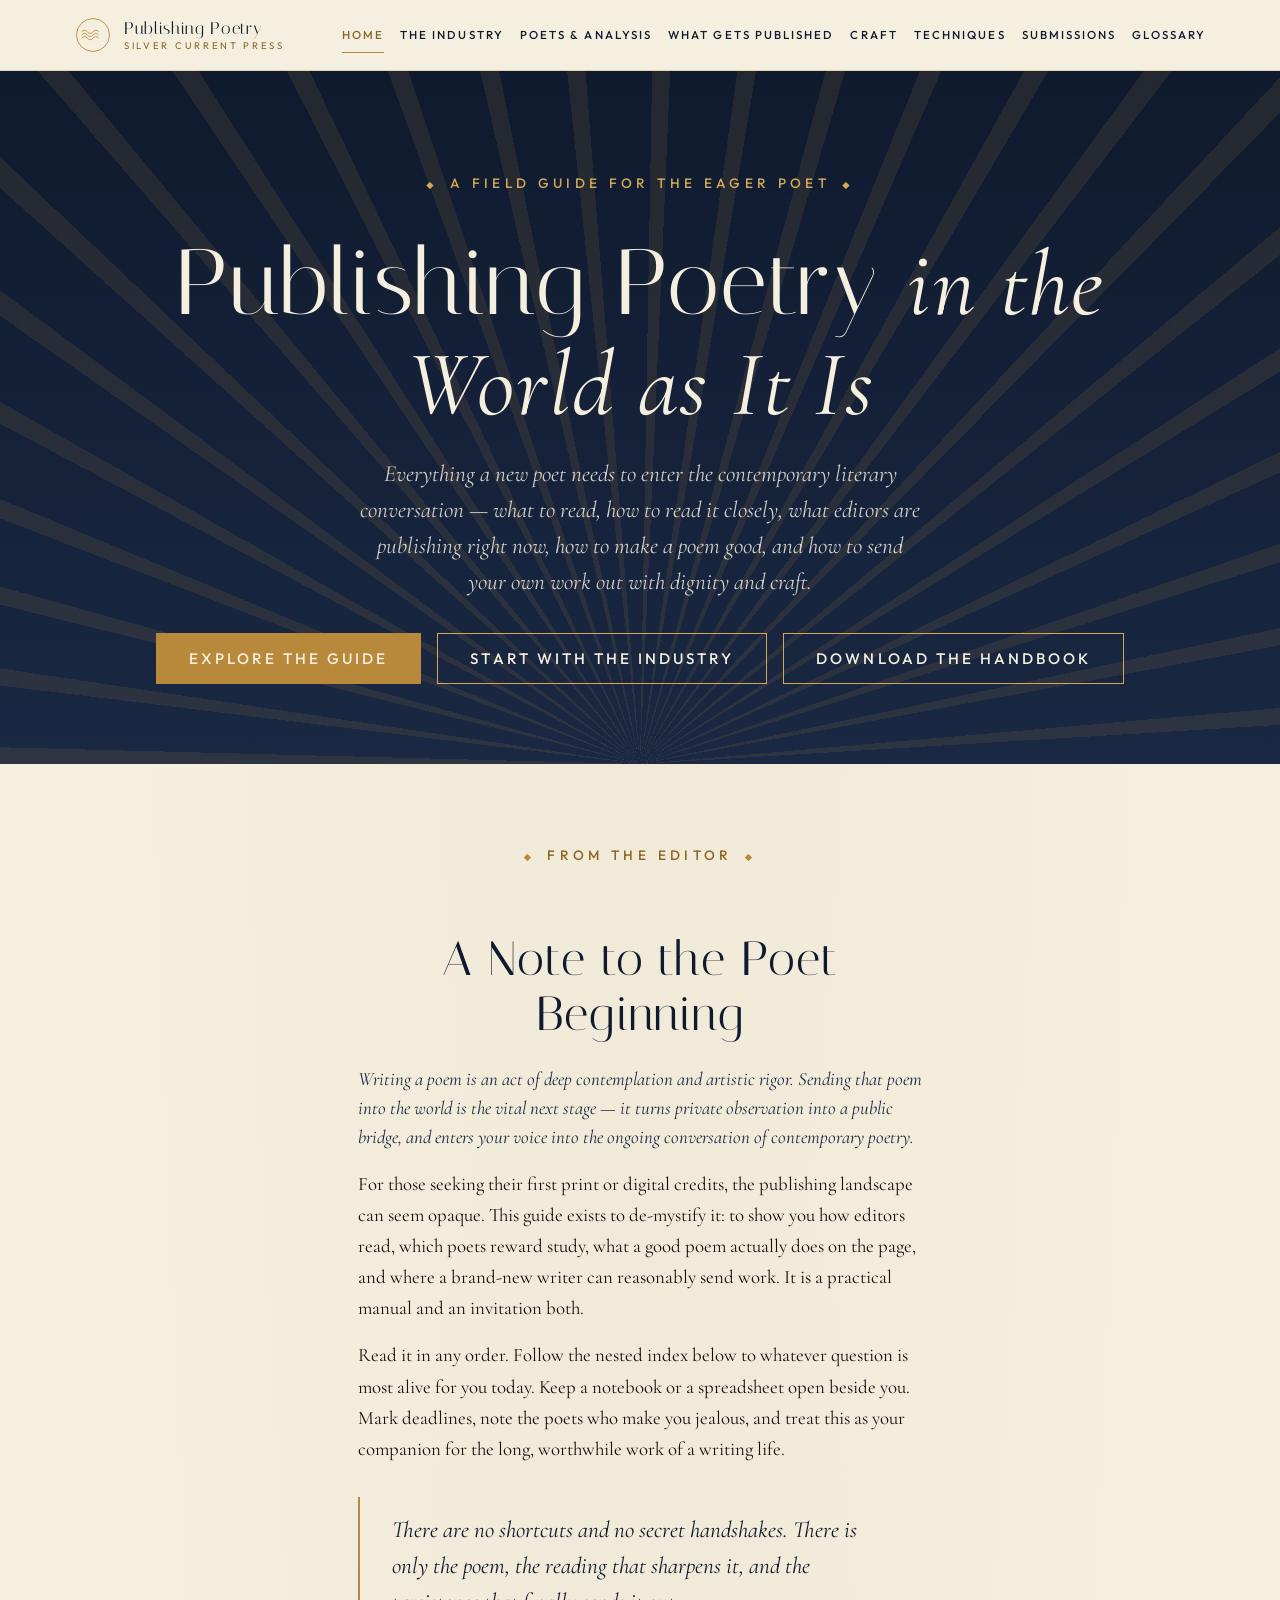
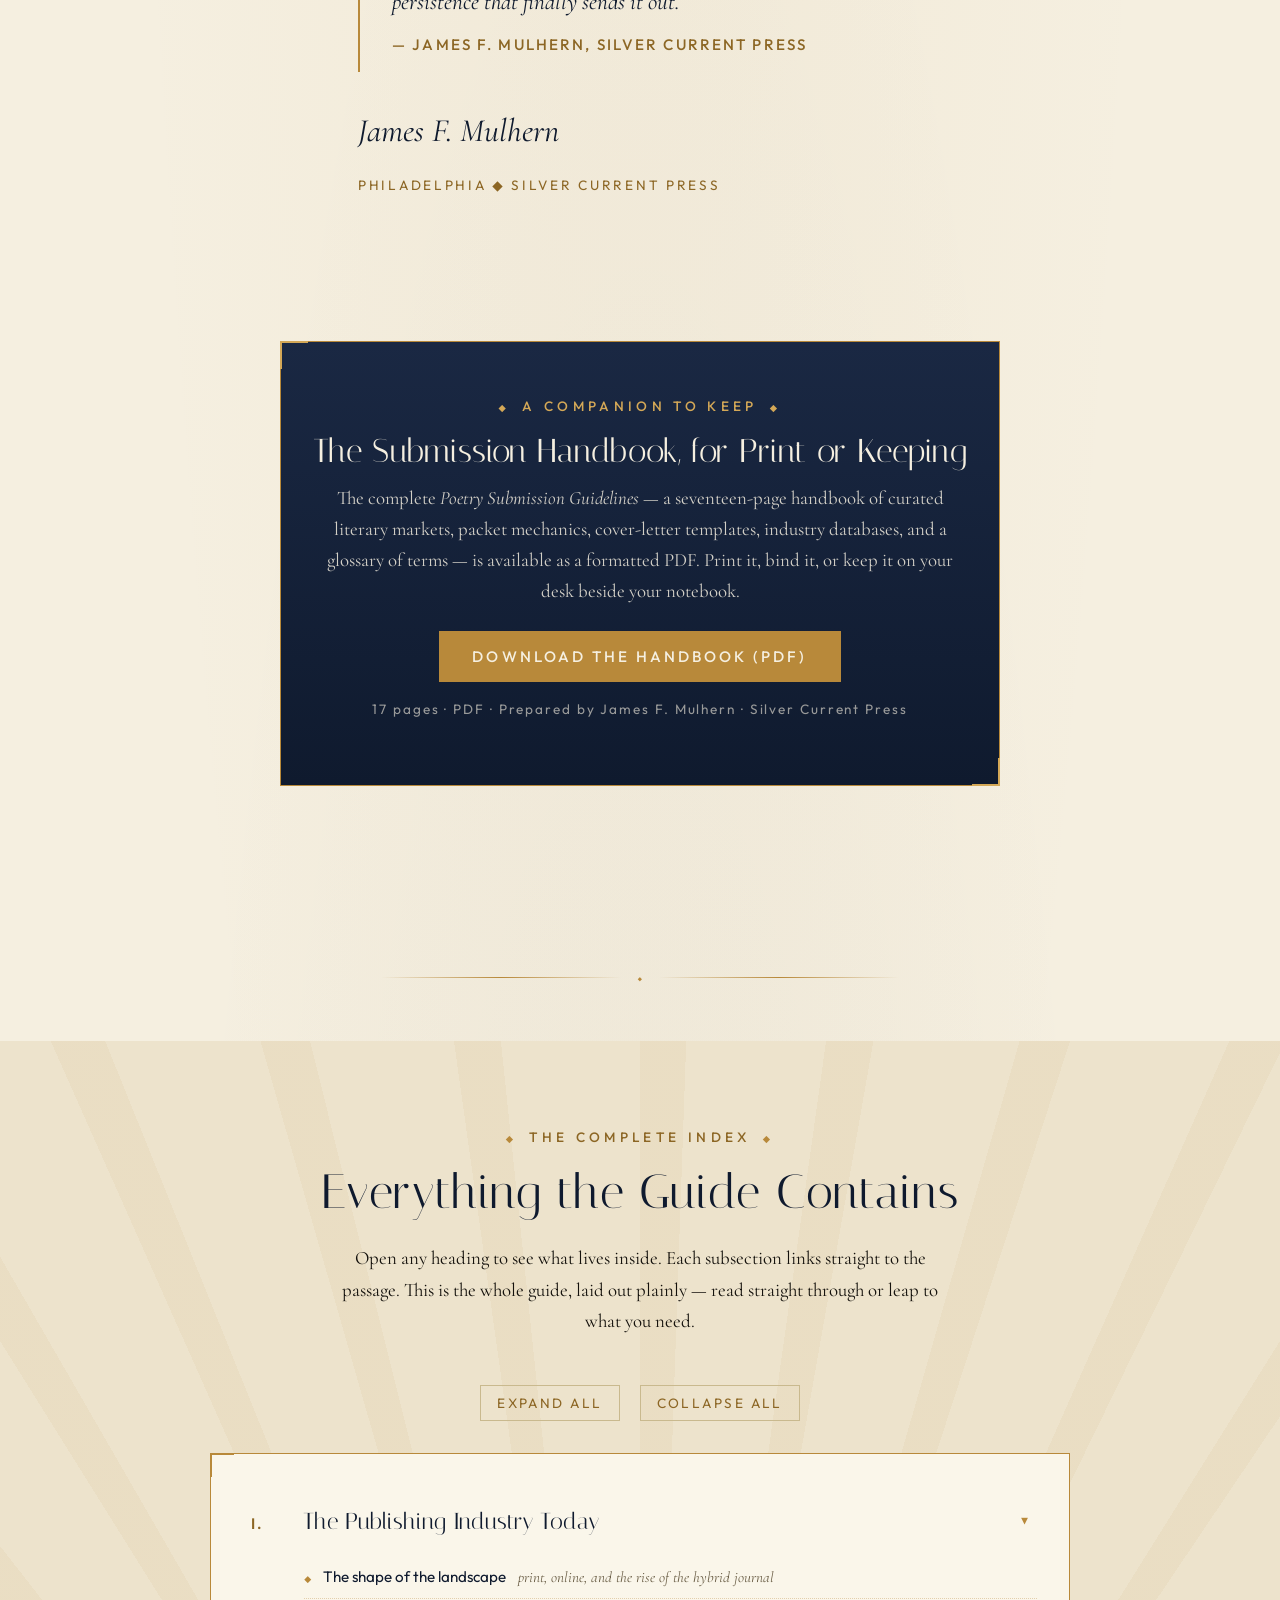
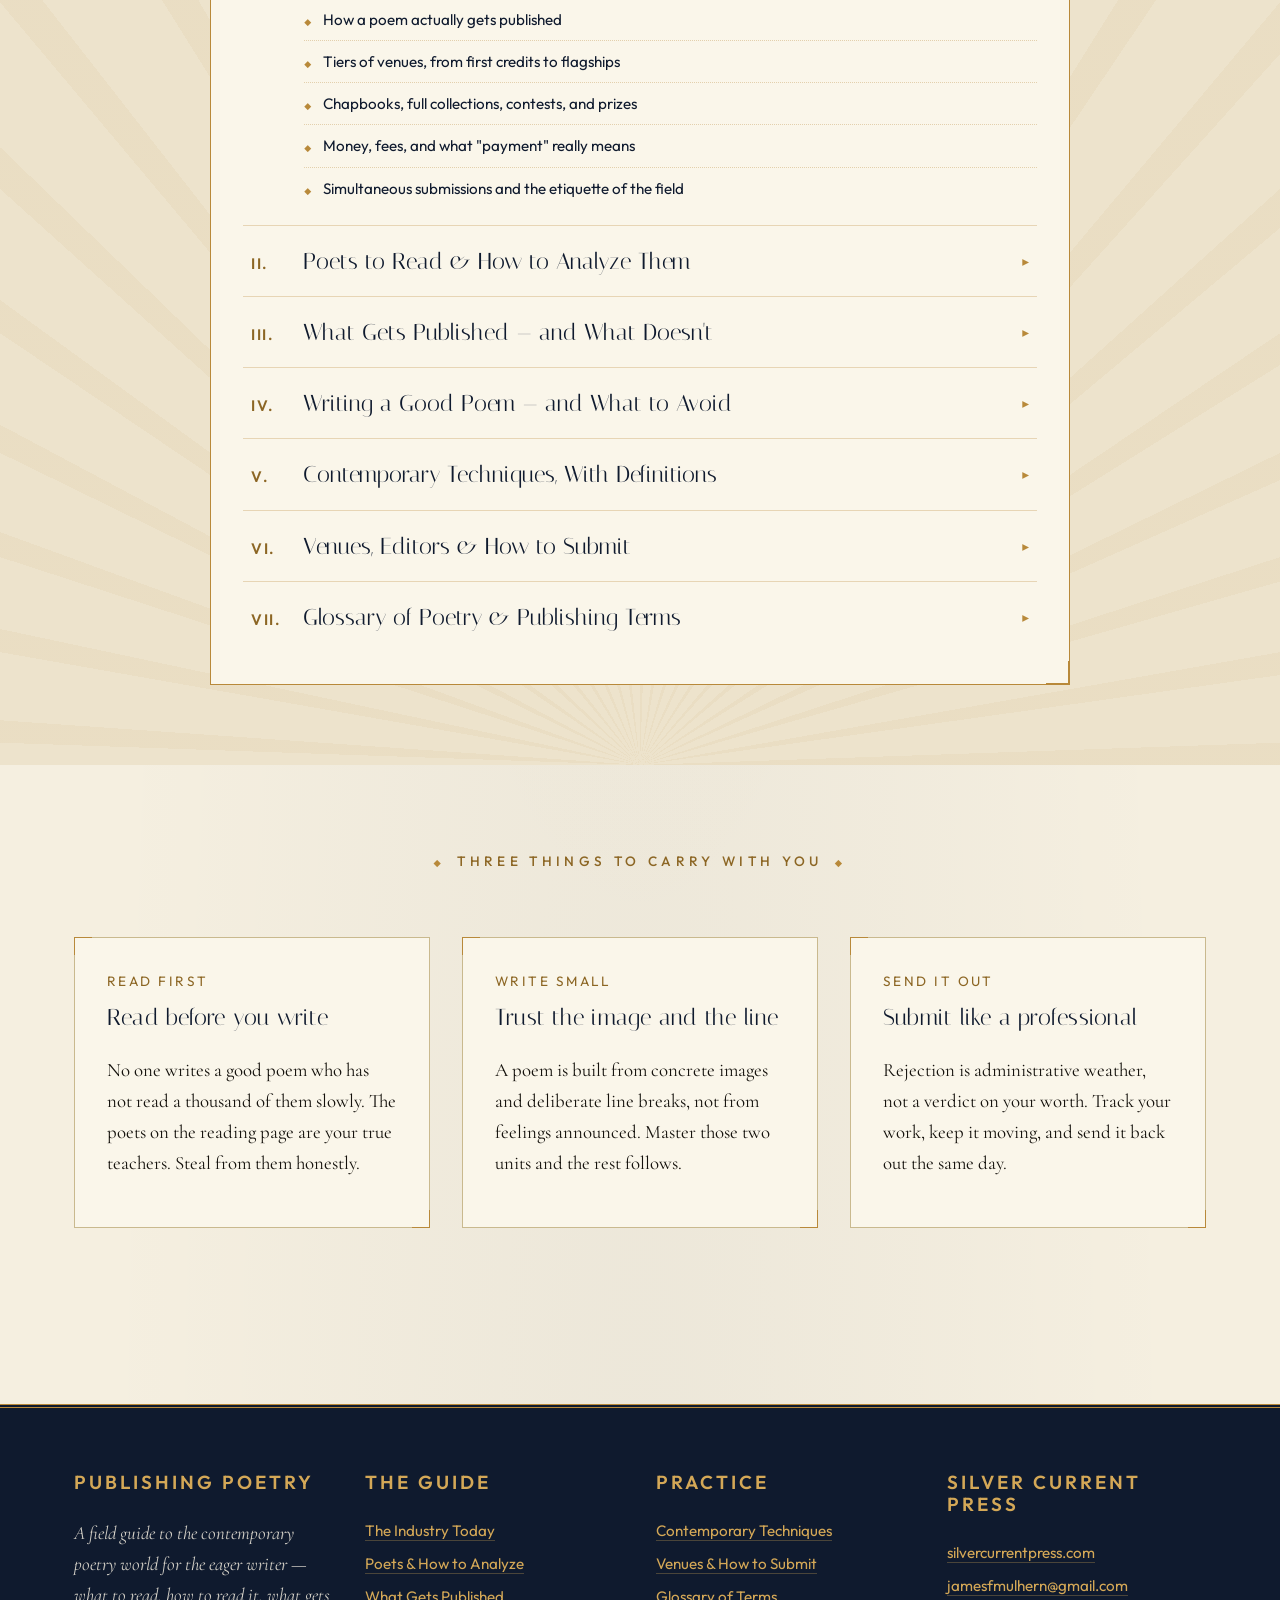
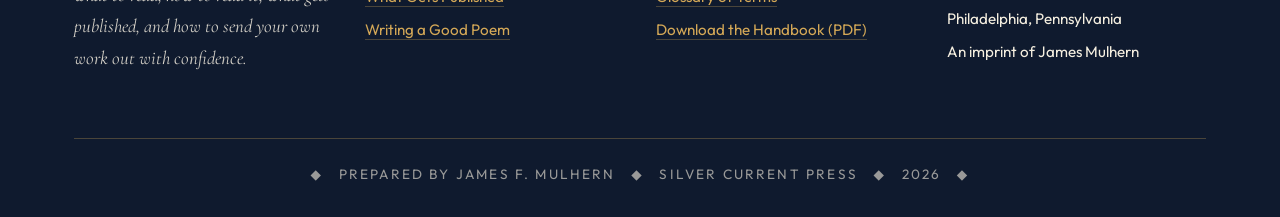
==== index.html @ 5dda773b "Publishing Poetry — Silver Current Press field guide site" ====
<!doctype html>
<html lang="en">
<head>
  <meta charset="utf-8">
  <meta name="viewport" content="width=device-width, initial-scale=1">
  <title>Publishing Poetry — A Field Guide for the Contemporary Poet · Silver Current Press</title>
  <meta name="description" content="Everything a new poet needs to know about the publishing industry today: poets to read and study, how to analyze poems, what gets published, how to write a good poem and what to avoid, contemporary techniques with definitions and examples, and how to submit to venues and editors. From Silver Current Press.">
  <link rel="preconnect" href="https://fonts.googleapis.com">
  <link rel="preconnect" href="https://fonts.gstatic.com" crossorigin>
  <link href="https://fonts.googleapis.com/css2?family=Cormorant+Garamond:ital,wght@0,400;0,500;0,600;1,400;1,500&family=Italiana&family=Outfit:wght@300;400;500;600&display=swap" rel="stylesheet">
  <link rel="stylesheet" href="css/styles.css">
</head>
<body>
  <div id="site-header"></div>

  <section class="hero">
    <div class="container">
      <span class="eyebrow">A Field Guide for the Eager Poet</span>
      <h1>Publishing Poetry <span style="font-family: var(--display); font-style: italic; font-weight: 400;">in the World as It Is</span></h1>
      <p class="lede">Everything a new poet needs to enter the contemporary literary conversation — what to read, how to read it closely, what editors are publishing right now, how to make a poem good, and how to send your own work out with dignity and craft.</p>
      <div style="margin-top: var(--space-8); display:flex; gap: var(--space-4); justify-content:center; flex-wrap: wrap;">
        <a class="btn btn--gold" href="#course-index">Explore the Guide</a>
        <a class="btn btn--ghost-light" href="industry.html">Start with the Industry</a>
        <a class="btn btn--ghost-light" href="downloads/Poetry_Submission_Guidelines_Silver_Current_Press.pdf">Download the Handbook</a>
      </div>
    </div>
  </section>

  <section id="letter">
    <div class="container prose">
      <span class="eyebrow center" style="display:block;">From the Editor</span>
      <h2 class="center">A Note to the Poet Beginning</h2>
      <p class="lede">Writing a poem is an act of deep contemplation and artistic rigor. Sending that poem into the world is the vital next stage — it turns private observation into a public bridge, and enters your voice into the ongoing conversation of contemporary poetry.</p>
      <p>For those seeking their first print or digital credits, the publishing landscape can seem opaque. This guide exists to de-mystify it: to show you how editors read, which poets reward study, what a good poem actually does on the page, and where a brand-new writer can reasonably send work. It is a practical manual and an invitation both.</p>
      <p>Read it in any order. Follow the nested index below to whatever question is most alive for you today. Keep a notebook or a spreadsheet open beside you. Mark deadlines, note the poets who make you jealous, and treat this as your companion for the long, worthwhile work of a writing life.</p>
      <blockquote>
        There are no shortcuts and no secret handshakes. There is only the poem, the reading that sharpens it, and the persistence that finally sends it out.
        <cite>— James F. Mulhern, Silver Current Press</cite>
      </blockquote>
      <p style="font-family: var(--display); font-style: italic; font-size: var(--text-xl); color: var(--midnight); margin-top: var(--space-6);">James F. Mulhern</p>
      <p style="font-family: var(--ui); font-size: var(--text-xs); letter-spacing: 0.2em; text-transform: uppercase; color: var(--gold-deep);">Philadelphia ◆ Silver Current Press</p>
    </div>
  </section>

  <section style="padding-top: 0;">
    <div class="container">
      <div class="download-panel">
        <span class="eyebrow">A Companion to Keep</span>
        <h3>The Submission Handbook, for Print or Keeping</h3>
        <p>The complete <em>Poetry Submission Guidelines</em> — a seventeen-page handbook of curated literary markets, packet mechanics, cover-letter templates, industry databases, and a glossary of terms — is available as a formatted PDF. Print it, bind it, or keep it on your desk beside your notebook.</p>
        <div style="margin-top: var(--space-6);">
          <a class="btn btn--gold" href="downloads/Poetry_Submission_Guidelines_Silver_Current_Press.pdf" download>Download the Handbook (PDF)</a>
        </div>
        <p style="margin-top: var(--space-4); font-size: var(--text-xs); font-family: var(--ui); letter-spacing: 0.14em; color: rgba(245,239,224,0.6);">17 pages · PDF · Prepared by James F. Mulhern · Silver Current Press</p>
      </div>
    </div>
  </section>

  <div class="deco-rule"><span class="diamond">◆</span></div>

  <section id="course-index" class="sunburst-bg anchor-h" style="background: var(--parchment);">
    <div class="container">
      <div class="center" style="margin-bottom: var(--space-12);">
        <span class="eyebrow">The Complete Index</span>
        <h2>Everything the Guide Contains</h2>
        <p class="prose" style="margin: 0 auto;">Open any heading to see what lives inside. Each subsection links straight to the passage. This is the whole guide, laid out plainly — read straight through or leap to what you need.</p>
      </div>

      <div class="toc-controls">
        <button id="toc-expand" type="button">Expand All</button>
        <button id="toc-collapse" type="button">Collapse All</button>
      </div>

      <div class="toc-master">
        <ol class="toc-list">

          <li>
            <details class="toc-item" open>
              <summary><span class="sec-num"></span><span class="sec-title">The Publishing Industry Today</span><span class="sec-toggle"></span></summary>
              <ul class="toc-sub">
                <li><span class="dot">◆</span><a href="industry.html#landscape">The shape of the landscape</a><span class="sub-note">print, online, and the rise of the hybrid journal</span></li>
                <li><span class="dot">◆</span><a href="industry.html#how-it-works">How a poem actually gets published</a></li>
                <li><span class="dot">◆</span><a href="industry.html#tiers">Tiers of venues, from first credits to flagships</a></li>
                <li><span class="dot">◆</span><a href="industry.html#books">Chapbooks, full collections, contests, and prizes</a></li>
                <li><span class="dot">◆</span><a href="industry.html#money">Money, fees, and what "payment" really means</a></li>
                <li><span class="dot">◆</span><a href="industry.html#ethics">Simultaneous submissions and the etiquette of the field</a></li>
              </ul>
            </details>
          </li>

          <li>
            <details class="toc-item">
              <summary><span class="sec-num"></span><span class="sec-title">Poets to Read &amp; How to Analyze Them</span><span class="sec-toggle"></span></summary>
              <ul class="toc-sub">
                <li><span class="dot">◆</span><a href="reading.html#why">Why reading is the first act of writing</a></li>
                <li><span class="dot">◆</span><a href="reading.html#foundational">Foundational poets every writer should study</a></li>
                <li><span class="dot">◆</span><a href="reading.html#contemporary">Contemporary poets shaping the field now</a></li>
                <li><span class="dot">◆</span><a href="reading.html#method">A method for analyzing any poem as a model</a></li>
                <li><span class="dot">◆</span><a href="reading.html#worked">A worked example, line by line</a></li>
                <li><span class="dot">◆</span><a href="reading.html#build">Building your own study practice</a></li>
              </ul>
            </details>
          </li>

          <li>
            <details class="toc-item">
              <summary><span class="sec-num"></span><span class="sec-title">What Gets Published — and What Doesn't</span><span class="sec-toggle"></span></summary>
              <ul class="toc-sub">
                <li><span class="dot">◆</span><a href="trends.html#most">Poem types most published today, with examples</a></li>
                <li><span class="dot">◆</span><a href="trends.html#lyric">The lyric free-verse poem</a></li>
                <li><span class="dot">◆</span><a href="trends.html#persona">Persona, documentary, and hybrid forms</a></li>
                <li><span class="dot">◆</span><a href="trends.html#least">Poem types least published today</a></li>
                <li><span class="dot">◆</span><a href="trends.html#why-trends">Why the pendulum swings — reading trends wisely</a></li>
              </ul>
            </details>
          </li>

          <li>
            <details class="toc-item">
              <summary><span class="sec-num"></span><span class="sec-title">Writing a Good Poem — and What to Avoid</span><span class="sec-toggle"></span></summary>
              <ul class="toc-sub">
                <li><span class="dot">◆</span><a href="craft.html#good">What a good poem actually does</a></li>
                <li><span class="dot">◆</span><a href="craft.html#image">On the image — the poem's fundamental unit</a></li>
                <li><span class="dot">◆</span><a href="craft.html#line">On the line — where poetry becomes poetry</a></li>
                <li><span class="dot">◆</span><a href="craft.html#avoid">What to avoid — the common failures</a></li>
                <li><span class="dot">◆</span><a href="craft.html#revise">How to revise toward the finished poem</a></li>
                <li><span class="dot">◆</span><a href="craft.html#recommend">Recommendations for writing a poem well</a></li>
              </ul>
            </details>
          </li>

          <li>
            <details class="toc-item">
              <summary><span class="sec-num"></span><span class="sec-title">Contemporary Techniques, With Definitions</span><span class="sec-toggle"></span></summary>
              <ul class="toc-sub">
                <li><span class="dot">◆</span><a href="techniques.html#sound">Sound &amp; music — the ear's techniques</a></li>
                <li><span class="dot">◆</span><a href="techniques.html#line-tech">The line &amp; the page — spatial techniques</a></li>
                <li><span class="dot">◆</span><a href="techniques.html#figure">Figure &amp; image — techniques of comparison</a></li>
                <li><span class="dot">◆</span><a href="techniques.html#structure">Structure &amp; movement — techniques of shape</a></li>
                <li><span class="dot">◆</span><a href="techniques.html#voice">Voice &amp; address — techniques of the speaker</a></li>
                <li><span class="dot">◆</span><a href="techniques.html#most-used">Techniques most used in contemporary poems</a></li>
              </ul>
            </details>
          </li>

          <li>
            <details class="toc-item">
              <summary><span class="sec-num"></span><span class="sec-title">Venues, Editors &amp; How to Submit</span><span class="sec-toggle"></span></summary>
              <ul class="toc-sub">
                <li><span class="dot">◆</span><a href="submissions.html#markets">Curated literary markets &amp; their editors</a></li>
                <li><span class="dot">◆</span><a href="submissions.html#compare">Quick market comparison table</a></li>
                <li><span class="dot">◆</span><a href="submissions.html#packet">The mechanics of preparing your packet</a></li>
                <li><span class="dot">◆</span><a href="submissions.html#cover">The professional cover letter &amp; bio</a></li>
                <li><span class="dot">◆</span><a href="submissions.html#databases">Industry resources &amp; databases</a></li>
                <li><span class="dot">◆</span><a href="submissions.html#journey">Managing the writer's journey</a></li>
              </ul>
            </details>
          </li>

          <li>
            <details class="toc-item">
              <summary><span class="sec-num"></span><span class="sec-title">Glossary of Poetry &amp; Publishing Terms</span><span class="sec-toggle"></span></summary>
              <ul class="toc-sub">
                <li><span class="dot">◆</span><a href="glossary.html#craft-terms">Craft terms — image, line, enjambment, volta</a></li>
                <li><span class="dot">◆</span><a href="glossary.html#form-terms">Form terms — free verse, stanza, sonnet, ghazal</a></li>
                <li><span class="dot">◆</span><a href="glossary.html#pub-terms">Publishing terms — blind review, masthead, contributor copy</a></li>
              </ul>
            </details>
          </li>

        </ol>
      </div>
    </div>
  </section>

  <section>
    <div class="container">
      <div class="center" style="margin-bottom: var(--space-12);">
        <span class="eyebrow">Three Things to Carry With You</span>
      </div>
      <div class="cards">
        <div class="card">
          <p class="meta">Read First</p>
          <h3>Read before you write</h3>
          <p>No one writes a good poem who has not read a thousand of them slowly. The poets on the reading page are your true teachers. Steal from them honestly.</p>
        </div>
        <div class="card">
          <p class="meta">Write Small</p>
          <h3>Trust the image and the line</h3>
          <p>A poem is built from concrete images and deliberate line breaks, not from feelings announced. Master those two units and the rest follows.</p>
        </div>
        <div class="card">
          <p class="meta">Send It Out</p>
          <h3>Submit like a professional</h3>
          <p>Rejection is administrative weather, not a verdict on your worth. Track your work, keep it moving, and send it back out the same day.</p>
        </div>
      </div>
    </div>
  </section>

  <div id="site-footer"></div>
  <script src="js/site.js"></script>
</body>
</html>
---- css/styles.css ----
/* =====================================================================
   THE ART OF TELLING — COMPANION SITE
   Art Deco aesthetic: ivory, midnight, antique gold, oxblood
   ===================================================================== */

:root {
  --ivory:        #F5EFE0;
  --ivory-soft:   #FAF6EA;
  --parchment:    #EDE3CC;
  --midnight:     #0F1A2E;
  --midnight-2:   #1A2843;
  --ink:          #14110C;
  --gold:         #B8893A;
  --gold-bright:  #D4A857;
  --gold-deep:    #8C6624;
  --oxblood:      #6B1F2A;
  --rose:         #C68A86;
  --muted:        #6B5F47;
  --line:         #C9B98E;

  --display: 'Cormorant Garamond', 'Playfair Display', Georgia, serif;
  --headline: 'Italiana', 'Cormorant Garamond', Georgia, serif;
  --body: 'Cormorant Garamond', Georgia, 'Times New Roman', serif;
  --ui: 'Outfit', 'Futura', 'Trebuchet MS', system-ui, sans-serif;
  --label: 'Outfit', 'Futura', sans-serif;

  --text-xs: clamp(0.75rem, 0.7rem + 0.2vw, 0.85rem);
  --text-sm: clamp(0.875rem, 0.82rem + 0.2vw, 0.95rem);
  --text-base: clamp(1.05rem, 1rem + 0.3vw, 1.18rem);
  --text-lg: clamp(1.25rem, 1.1rem + 0.5vw, 1.45rem);
  --text-xl: clamp(1.6rem, 1.4rem + 0.8vw, 2.1rem);
  --text-2xl: clamp(2.2rem, 1.8rem + 1.5vw, 3.2rem);
  --text-3xl: clamp(3rem, 2.4rem + 2.5vw, 4.8rem);
  --text-hero: clamp(3.5rem, 2.6rem + 4vw, 6.8rem);

  --space-1: 0.25rem; --space-2: 0.5rem; --space-3: 0.75rem;
  --space-4: 1rem; --space-6: 1.5rem; --space-8: 2rem;
  --space-12: 3rem; --space-16: 4rem; --space-20: 5rem;
  --space-24: 6rem; --space-32: 8rem;

  --maxw-prose: 68ch;
  --maxw-wide: 1180px;
  --maxw-narrow: 780px;
}

*, *::before, *::after { box-sizing: border-box; }
html { scroll-behavior: smooth; -webkit-text-size-adjust: 100%; }
body {
  margin: 0;
  font-family: var(--body);
  font-size: var(--text-base);
  line-height: 1.65;
  color: var(--ink);
  background: var(--ivory);
  background-image:
    radial-gradient(ellipse at top, rgba(184,137,58,0.06), transparent 60%),
    radial-gradient(ellipse at bottom, rgba(15,26,46,0.04), transparent 60%);
  font-feature-settings: "kern" 1, "liga" 1, "onum" 1;
  -webkit-font-smoothing: antialiased;
}
img { max-width: 100%; display: block; }
a { color: var(--oxblood); text-decoration: none; border-bottom: 1px solid rgba(107,31,42,0.3); transition: all .25s ease; }
a:hover { color: var(--gold-deep); border-bottom-color: var(--gold); }
::selection { background: var(--gold); color: var(--ivory); }

h1, h2, h3, h4, h5 {
  font-family: var(--headline);
  font-weight: 400;
  line-height: 1.15;
  margin: 0 0 var(--space-6);
  color: var(--midnight);
  letter-spacing: 0.01em;
}
h1 { font-size: var(--text-3xl); }
h2 { font-size: var(--text-2xl); letter-spacing: 0.02em; }
h3 { font-size: var(--text-xl); font-family: var(--display); font-style: italic; font-weight: 500; }
h4 { font-size: var(--text-lg); font-family: var(--ui); font-weight: 500; letter-spacing: 0.12em; text-transform: uppercase; color: var(--gold-deep); }
h5 { font-size: var(--text-base); font-family: var(--ui); font-weight: 600; letter-spacing: 0.16em; text-transform: uppercase; color: var(--gold-deep); }
p { margin: 0 0 var(--space-4); }

.lede { font-size: var(--text-lg); font-style: italic; color: var(--midnight-2); line-height: 1.55; }

blockquote {
  margin: var(--space-8) 0;
  padding: var(--space-4) var(--space-8);
  border-left: 2px solid var(--gold);
  font-family: var(--display);
  font-style: italic;
  font-size: var(--text-lg);
  color: var(--midnight);
  line-height: 1.55;
}
blockquote cite { display: block; margin-top: var(--space-3); font-family: var(--ui); font-style: normal; font-size: var(--text-sm); letter-spacing: 0.14em; text-transform: uppercase; color: var(--gold-deep); font-weight: 500; }

.eyebrow {
  font-family: var(--ui);
  font-size: var(--text-xs);
  letter-spacing: 0.32em;
  text-transform: uppercase;
  font-weight: 500;
  color: var(--gold-deep);
  margin-bottom: var(--space-4);
  display: inline-block;
}
.eyebrow::before, .eyebrow::after {
  content: "◆";
  margin: 0 var(--space-3);
  color: var(--gold);
  font-size: 0.7em;
  vertical-align: middle;
}

.container { width: 100%; max-width: var(--maxw-wide); margin: 0 auto; padding: 0 var(--space-6); }
.narrow { max-width: var(--maxw-narrow); margin-left: auto; margin-right: auto; }
.prose { max-width: var(--maxw-prose); margin-left: auto; margin-right: auto; }
.prose p, .prose li { font-size: var(--text-base); }
.prose h2 { margin-top: var(--space-16); }
.prose h3 { margin-top: var(--space-12); }
.prose h4 { margin-top: var(--space-8); }
.prose ul, .prose ol { padding-left: var(--space-6); }
.prose li { margin-bottom: var(--space-2); }

section { padding: var(--space-20) 0; }
.section-tight { padding: var(--space-12) 0; }

.deco-rule {
  display: flex; align-items: center; justify-content: center;
  margin: var(--space-12) 0; color: var(--gold);
}
.deco-rule::before, .deco-rule::after {
  content: ""; flex: 1; height: 1px;
  background: linear-gradient(90deg, transparent, var(--gold), transparent);
  max-width: 240px;
}
.deco-rule .diamond { margin: 0 var(--space-4); display: inline-flex; align-items: center; }
.deco-rule .diamond svg { width: 36px; height: 36px; }

.sunburst-bg { position: relative; overflow: hidden; }
.sunburst-bg::before {
  content: ""; position: absolute; inset: 0;
  background: repeating-conic-gradient(from 0deg at 50% 100%,
    rgba(184,137,58,0.06) 0deg 2deg, transparent 2deg 8deg);
  pointer-events: none; z-index: 0;
}
.sunburst-bg > * { position: relative; z-index: 1; }

.site-header {
  position: sticky; top: 0; z-index: 100;
  background: rgba(245,239,224,0.92);
  backdrop-filter: blur(14px);
  -webkit-backdrop-filter: blur(14px);
  border-bottom: 1px solid rgba(184,137,58,0.3);
}
.site-header .container {
  display: flex; align-items: center; justify-content: space-between;
  padding-top: var(--space-4); padding-bottom: var(--space-4);
  gap: var(--space-6);
}
.brand { display: flex; align-items: center; gap: var(--space-3); border: none; color: var(--midnight); }
.brand:hover { color: var(--gold-deep); border: none; }
.brand-mark { width: 38px; height: 38px; }
.brand-text {
  font-family: var(--headline);
  font-size: 1.05rem;
  line-height: 1.1;
  letter-spacing: 0.04em;
  white-space: nowrap;
}
.brand-text small { display: block; font-family: var(--ui); font-size: 0.6rem; letter-spacing: 0.28em; text-transform: uppercase; color: var(--gold-deep); margin-top: 3px; white-space: nowrap; }

.nav { display: flex; gap: var(--space-4); flex-wrap: wrap; justify-content: flex-end; }
.nav a {
  font-family: var(--ui);
  font-size: 0.72rem;
  letter-spacing: 0.18em;
  text-transform: uppercase;
  font-weight: 500;
  color: var(--midnight);
  border: none;
  padding: var(--space-2) 0;
  border-bottom: 1px solid transparent;
  white-space: nowrap;
}
.nav a:hover, .nav a.active { color: var(--gold-deep); border-bottom-color: var(--gold); }
.nav-toggle {
  display: none;
  background: none;
  border: 1px solid var(--gold);
  padding: var(--space-2) var(--space-3);
  font-family: var(--ui);
  font-size: var(--text-xs);
  letter-spacing: 0.2em;
  text-transform: uppercase;
  color: var(--midnight);
  cursor: pointer;
}
@media (max-width: 1100px) {
  .nav-toggle { display: inline-block; }
  .nav {
    display: none; position: absolute; top: 100%; left: 0; right: 0;
    background: var(--ivory); flex-direction: column;
    padding: var(--space-6); border-bottom: 1px solid var(--gold); gap: var(--space-3);
  }
  .nav.open { display: flex; }
}

.hero {
  background: linear-gradient(180deg, var(--midnight) 0%, var(--midnight-2) 100%);
  color: var(--ivory);
  padding: var(--space-24) 0 var(--space-20);
  position: relative; overflow: hidden; text-align: center;
}
.hero::before {
  content: ""; position: absolute; inset: 0;
  background: repeating-conic-gradient(from -90deg at 50% 100%,
    rgba(184,137,58,0.12) 0deg 1.5deg, transparent 1.5deg 7deg);
  pointer-events: none;
}
.hero .container { position: relative; z-index: 1; }
.hero h1 {
  color: var(--ivory);
  font-size: var(--text-hero);
  line-height: 1.05;
  margin: var(--space-6) 0;
  font-family: var(--headline);
  font-weight: 400;
  letter-spacing: 0.015em;
}
.hero .eyebrow { color: var(--gold-bright); }
.hero .eyebrow::before, .hero .eyebrow::after { color: var(--gold-bright); }
.hero p.lede { color: rgba(245,239,224,0.85); font-size: var(--text-lg); max-width: 56ch; margin-left: auto; margin-right: auto; }
.hero-ornament { width: 100%; max-width: 360px; margin: var(--space-8) auto var(--space-4); color: var(--gold); opacity: 0.9; }

.btn {
  display: inline-block;
  font-family: var(--ui);
  font-size: var(--text-sm);
  letter-spacing: 0.2em;
  text-transform: uppercase;
  font-weight: 500;
  padding: var(--space-3) var(--space-8);
  border: 1px solid var(--gold);
  background: transparent;
  color: var(--midnight);
  cursor: pointer;
  transition: all .25s ease;
}
.btn:hover { background: var(--gold); color: var(--ivory); border-color: var(--gold); }
.btn--gold { background: var(--gold); color: var(--ivory); }
.btn--gold:hover { background: var(--gold-bright); border-color: var(--gold-bright); }
.btn--ghost-light { border-color: var(--gold-bright); color: var(--ivory); }
.btn--ghost-light:hover { background: var(--gold); color: var(--ivory); }

.cards {
  display: grid;
  grid-template-columns: repeat(auto-fit, minmax(280px, 1fr));
  gap: var(--space-8);
}
.card {
  background: var(--ivory-soft);
  border: 1px solid var(--line);
  padding: var(--space-8);
  position: relative;
  transition: all .3s ease;
}
.card::before, .card::after {
  content: ""; position: absolute; width: 18px; height: 18px; border: 1px solid var(--gold);
}
.card::before { top: -1px; left: -1px; border-right: 0; border-bottom: 0; }
.card::after  { bottom: -1px; right: -1px; border-left: 0; border-top: 0; }
.card:hover { border-color: var(--gold); transform: translateY(-2px); box-shadow: 0 18px 36px -20px rgba(15,26,46,0.18); }
.card h3 { margin-top: 0; font-size: var(--text-lg); font-family: var(--headline); font-style: normal; }
.card .meta { font-family: var(--ui); font-size: var(--text-xs); letter-spacing: 0.18em; text-transform: uppercase; color: var(--gold-deep); margin-bottom: var(--space-3); }
.card a.card-link { display: inline-block; margin-top: var(--space-3); border-bottom: 1px solid var(--gold); padding-bottom: 2px; font-family: var(--ui); font-size: var(--text-xs); letter-spacing: 0.22em; text-transform: uppercase; color: var(--midnight); }
.card a.card-link:hover { color: var(--gold-deep); }

/* Download panel */
.download-panel {
  background: linear-gradient(180deg, var(--midnight-2) 0%, var(--midnight) 100%);
  color: var(--ivory);
  padding: var(--space-12) var(--space-8);
  border: 1px solid var(--gold);
  position: relative;
  text-align: center;
  margin: var(--space-12) auto;
  max-width: 720px;
}
.download-panel::before, .download-panel::after {
  content: ""; position: absolute; width: 28px; height: 28px;
}
.download-panel::before { top: -1px; left: -1px; border-top: 2px solid var(--gold-bright); border-left: 2px solid var(--gold-bright); }
.download-panel::after  { bottom: -1px; right: -1px; border-bottom: 2px solid var(--gold-bright); border-right: 2px solid var(--gold-bright); }
.download-panel h3 { font-family: var(--headline); font-style: normal; color: var(--ivory); margin-bottom: var(--space-3); }
.download-panel p { color: rgba(245,239,224,0.85); }
.download-panel .eyebrow { color: var(--gold-bright); }
.download-panel .eyebrow::before, .download-panel .eyebrow::after { color: var(--gold-bright); }

.session-hero {
  background: var(--midnight);
  color: var(--ivory);
  padding: var(--space-20) 0 var(--space-16);
  border-bottom: 4px double var(--gold);
}
.session-hero h1 { color: var(--ivory); font-family: var(--headline); font-size: var(--text-2xl); margin: var(--space-3) 0; }
.session-hero .session-meta { font-family: var(--ui); font-size: var(--text-xs); letter-spacing: 0.2em; text-transform: uppercase; color: var(--gold-bright); }

.toc {
  background: var(--parchment);
  border: 1px solid var(--gold);
  padding: var(--space-6);
  margin: var(--space-8) auto;
}
.toc h5 { margin-top: 0; margin-bottom: var(--space-3); }
.toc ol { list-style: none; padding: 0; margin: 0; counter-reset: toc; }
.toc li { counter-increment: toc; padding: var(--space-1) 0; font-family: var(--ui); font-size: var(--text-sm); border-bottom: 1px dotted rgba(184,137,58,0.4); }
.toc li:last-child { border-bottom: none; }
.toc li::before { content: counter(toc, decimal-leading-zero); color: var(--gold-deep); font-weight: 600; margin-right: var(--space-3); }
.toc a { color: var(--midnight); border: none; }
.toc a:hover { color: var(--gold-deep); }

.pullquote {
  font-family: var(--display);
  font-style: italic;
  font-size: var(--text-xl);
  line-height: 1.4;
  color: var(--midnight);
  text-align: center;
  margin: var(--space-16) auto;
  max-width: 60ch;
  position: relative;
}
.pullquote::before, .pullquote::after {
  content: "◆"; display: block; font-style: normal; font-size: 0.6em; color: var(--gold); margin: var(--space-4) auto;
}

table { width: 100%; border-collapse: collapse; margin: var(--space-6) 0; font-size: var(--text-sm); font-family: var(--ui); }
th, td { padding: var(--space-3) var(--space-4); text-align: left; border-bottom: 1px solid var(--line); vertical-align: top; }
th { font-family: var(--ui); font-weight: 600; letter-spacing: 0.14em; text-transform: uppercase; font-size: var(--text-xs); color: var(--gold-deep); border-bottom: 1px solid var(--gold); background: var(--ivory-soft); }

.qa { margin: var(--space-6) 0; }
.qa-q { font-family: var(--ui); font-weight: 600; color: var(--midnight); font-size: var(--text-base); margin-bottom: var(--space-2); padding-left: var(--space-6); position: relative; }
.qa-q::before { content: "Q."; position: absolute; left: 0; color: var(--gold-deep); font-family: var(--display); font-style: italic; font-weight: 500; }
.qa-a { padding-left: var(--space-6); position: relative; color: var(--ink); margin-bottom: var(--space-6); }
.qa-a::before { content: "A."; position: absolute; left: 0; top: 0; color: var(--oxblood); font-family: var(--display); font-style: italic; font-weight: 500; }

.takeaway {
  background: linear-gradient(180deg, var(--ivory-soft), var(--parchment));
  border-top: 2px solid var(--gold);
  border-bottom: 2px solid var(--gold);
  padding: var(--space-8);
  margin: var(--space-12) 0;
}
.takeaway h5 { color: var(--gold-deep); margin-top: 0; }
.takeaway ul { padding-left: var(--space-6); }

.glossary dt { font-family: var(--ui); font-weight: 600; color: var(--midnight); margin-top: var(--space-4); letter-spacing: 0.04em; }
.glossary dt::after { content: " — "; color: var(--gold-deep); }
.glossary dd { margin: 0 0 var(--space-3) 0; color: var(--ink); }

.author-panel {
  display: grid; grid-template-columns: auto 1fr;
  gap: var(--space-6); padding: var(--space-6);
  background: var(--ivory-soft); border: 1px solid var(--line);
  margin: var(--space-8) 0;
}
.author-panel .portrait {
  width: 110px; height: 110px; border-radius: 50%;
  background: linear-gradient(135deg, var(--midnight), var(--midnight-2));
  display: flex; align-items: center; justify-content: center;
  border: 2px solid var(--gold); color: var(--gold-bright);
  font-family: var(--headline); font-size: 1.8rem;
}
.author-panel h4 { margin: 0 0 var(--space-2); font-family: var(--ui); font-size: var(--text-sm); letter-spacing: 0.18em; color: var(--gold-deep); }
.author-panel h3 { margin: 0 0 var(--space-2); font-style: normal; font-family: var(--headline); }
.author-panel .dates { font-family: var(--ui); font-size: var(--text-xs); letter-spacing: 0.16em; color: var(--muted); text-transform: uppercase; margin-bottom: var(--space-3); }
@media (max-width: 600px) {
  .author-panel { grid-template-columns: 1fr; text-align: center; }
  .author-panel .portrait { margin: 0 auto; }
}

.two-col {
  display: grid; grid-template-columns: 1fr 1fr;
  gap: var(--space-12); align-items: start;
}
.two-col h4 { margin-top: 0; }
@media (max-width: 768px) {
  .two-col { grid-template-columns: 1fr; gap: var(--space-8); }
}

.stats { display: grid; grid-template-columns: repeat(auto-fit, minmax(180px, 1fr)); gap: var(--space-6); margin: var(--space-8) 0; }
.stat { text-align: center; padding: var(--space-6); border: 1px solid var(--line); background: var(--ivory-soft); }
.stat .num { display: block; font-family: var(--headline); font-size: var(--text-2xl); color: var(--gold-deep); line-height: 1; margin-bottom: var(--space-3); }
.stat .label { font-family: var(--ui); font-size: var(--text-xs); letter-spacing: 0.18em; text-transform: uppercase; color: var(--muted); }

.form-group { margin-bottom: var(--space-6); }
label { display: block; font-family: var(--ui); font-size: var(--text-xs); letter-spacing: 0.2em; text-transform: uppercase; color: var(--gold-deep); margin-bottom: var(--space-2); font-weight: 500; }
input[type="text"], input[type="email"], textarea, select {
  width: 100%; background: var(--ivory-soft); border: 1px solid var(--gold);
  padding: var(--space-3) var(--space-4); font-family: var(--body);
  font-size: var(--text-base); color: var(--ink); transition: border-color .2s ease;
}
input:focus, textarea:focus, select:focus { outline: none; border-color: var(--oxblood); }
textarea { min-height: 140px; resize: vertical; }
fieldset { border: 1px solid var(--line); padding: var(--space-6); margin: 0 0 var(--space-6); }
legend { font-family: var(--ui); font-size: var(--text-xs); letter-spacing: 0.2em; text-transform: uppercase; color: var(--gold-deep); padding: 0 var(--space-3); }
.checkboxes { display: grid; grid-template-columns: repeat(auto-fit, minmax(240px, 1fr)); gap: var(--space-3); }
.checkboxes label {
  display: flex; align-items: center; gap: var(--space-3);
  font-family: var(--body); text-transform: none; letter-spacing: 0;
  font-size: var(--text-base); color: var(--ink);
  font-weight: 400; padding: var(--space-2); cursor: pointer;
}
.checkboxes input[type="checkbox"] { width: 18px; height: 18px; accent-color: var(--gold-deep); }

.site-footer {
  background: var(--midnight);
  color: var(--ivory);
  padding: var(--space-16) 0 var(--space-8);
  margin-top: var(--space-24);
  position: relative;
  border-top: 4px double var(--gold);
}
.site-footer h5 { color: var(--gold-bright); }
.site-footer a { color: var(--gold-bright); border-bottom-color: rgba(212,168,87,0.3); }
.site-footer a:hover { color: var(--ivory); border-bottom-color: var(--ivory); }
.footer-grid { display: grid; grid-template-columns: repeat(auto-fit, minmax(220px, 1fr)); gap: var(--space-8); margin-bottom: var(--space-12); }
.footer-grid ul { list-style: none; padding: 0; margin: 0; }
.footer-grid li { margin-bottom: var(--space-2); font-family: var(--ui); font-size: var(--text-sm); }
.footer-bottom { text-align: center; padding-top: var(--space-6); border-top: 1px solid rgba(212,168,87,0.3); font-family: var(--ui); font-size: var(--text-xs); letter-spacing: 0.16em; text-transform: uppercase; color: rgba(245,239,224,0.6); }

.center { text-align: center; }
.mb-6 { margin-bottom: var(--space-6); }
.mt-8 { margin-top: var(--space-8); }

@media print {
  .site-header, .site-footer, .nav-toggle { display: none; }
  body { background: white; color: black; }
  a { color: black; border: none; }
}

/* =====================================================================
   NESTED TABLE OF CONTENTS — collapsible, Art of Telling model
   ===================================================================== */
.toc-master {
  background: var(--ivory-soft);
  border: 1px solid var(--gold);
  padding: var(--space-8);
  margin: var(--space-8) auto 0;
  max-width: 860px;
  position: relative;
}
.toc-master::before, .toc-master::after {
  content: ""; position: absolute; width: 24px; height: 24px;
}
.toc-master::before { top: -1px; left: -1px; border-top: 2px solid var(--gold); border-left: 2px solid var(--gold); }
.toc-master::after  { bottom: -1px; right: -1px; border-bottom: 2px solid var(--gold); border-right: 2px solid var(--gold); }

.toc-master ol.toc-list { list-style: none; margin: 0; padding: 0; counter-reset: tocsec; }
.toc-master > ol.toc-list > li { border-top: 1px solid rgba(184,137,58,0.3); }
.toc-master > ol.toc-list > li:first-child { border-top: none; }

details.toc-item { }
details.toc-item > summary {
  list-style: none; cursor: pointer;
  display: flex; align-items: baseline; gap: var(--space-4);
  padding: var(--space-4) var(--space-2);
  font-family: var(--headline);
  font-size: var(--text-lg);
  color: var(--midnight);
  transition: color .2s ease;
  position: relative;
}
details.toc-item > summary::-webkit-details-marker { display: none; }
details.toc-item > summary:hover { color: var(--gold-deep); }
details.toc-item > summary .sec-num {
  counter-increment: tocsec;
  font-family: var(--ui); font-weight: 600;
  font-size: var(--text-sm); letter-spacing: 0.1em;
  color: var(--gold-deep);
  min-width: 2.4em;
}
details.toc-item > summary .sec-num::before { content: counter(tocsec, upper-roman) "."; }
details.toc-item > summary .sec-title { flex: 1; }
details.toc-item > summary .sec-toggle {
  font-family: var(--ui); font-size: var(--text-xs);
  color: var(--gold); transition: transform .25s ease;
  align-self: center;
}
details.toc-item[open] > summary .sec-toggle { transform: rotate(90deg); }
details.toc-item > summary .sec-toggle::before { content: "▸"; }

.toc-sub {
  list-style: none; margin: 0 0 var(--space-4) 0;
  padding: 0 0 0 calc(2.4em + var(--space-4));
}
.toc-sub li {
  padding: var(--space-2) 0;
  border-bottom: 1px dotted rgba(184,137,58,0.35);
  font-family: var(--ui); font-size: var(--text-sm);
  display: flex; align-items: baseline; gap: var(--space-3);
}
.toc-sub li:last-child { border-bottom: none; }
.toc-sub li a { color: var(--midnight); border: none; }
.toc-sub li a:hover { color: var(--gold-deep); }
.toc-sub li .dot { color: var(--gold); font-size: 0.6em; }
.toc-sub li .sub-note { color: var(--muted); font-style: italic; font-family: var(--display); font-size: var(--text-sm); }

.toc-controls { text-align: center; margin-bottom: var(--space-6); }
.toc-controls button {
  background: none; border: 1px solid var(--line);
  font-family: var(--ui); font-size: var(--text-xs);
  letter-spacing: 0.18em; text-transform: uppercase;
  color: var(--gold-deep); padding: var(--space-2) var(--space-4);
  cursor: pointer; margin: 0 var(--space-2); transition: all .2s ease;
}
.toc-controls button:hover { border-color: var(--gold); background: var(--gold); color: var(--ivory); }

/* Example / poem specimen block */
.specimen {
  background: var(--ivory-soft);
  border-left: 3px solid var(--gold);
  padding: var(--space-6) var(--space-8);
  margin: var(--space-6) 0;
  font-family: var(--display);
  white-space: pre-line;
  line-height: 1.5;
  color: var(--midnight);
}
.specimen .attrib {
  display: block; margin-top: var(--space-4);
  font-family: var(--ui); font-style: normal;
  font-size: var(--text-xs); letter-spacing: 0.14em;
  text-transform: uppercase; color: var(--gold-deep);
  white-space: normal;
}
.specimen.mini { font-size: var(--text-base); }

/* Do / Avoid columns */
.do-avoid { display: grid; grid-template-columns: 1fr 1fr; gap: var(--space-8); margin: var(--space-8) 0; }
@media (max-width: 768px) { .do-avoid { grid-template-columns: 1fr; } }
.do-avoid .panel { padding: var(--space-6); border: 1px solid var(--line); background: var(--ivory-soft); }
.do-avoid .panel.do { border-top: 3px solid var(--gold); }
.do-avoid .panel.avoid { border-top: 3px solid var(--oxblood); }
.do-avoid .panel h4 { margin-top: 0; }
.do-avoid .panel.avoid h4 { color: var(--oxblood); }
.do-avoid ul { padding-left: var(--space-6); margin: 0; }
.do-avoid li { margin-bottom: var(--space-3); font-family: var(--body); font-size: var(--text-base); }

/* Anchor offset for sticky header */
:target { scroll-margin-top: 90px; }

/* Section anchor headings */
.anchor-h { scroll-margin-top: 90px; }
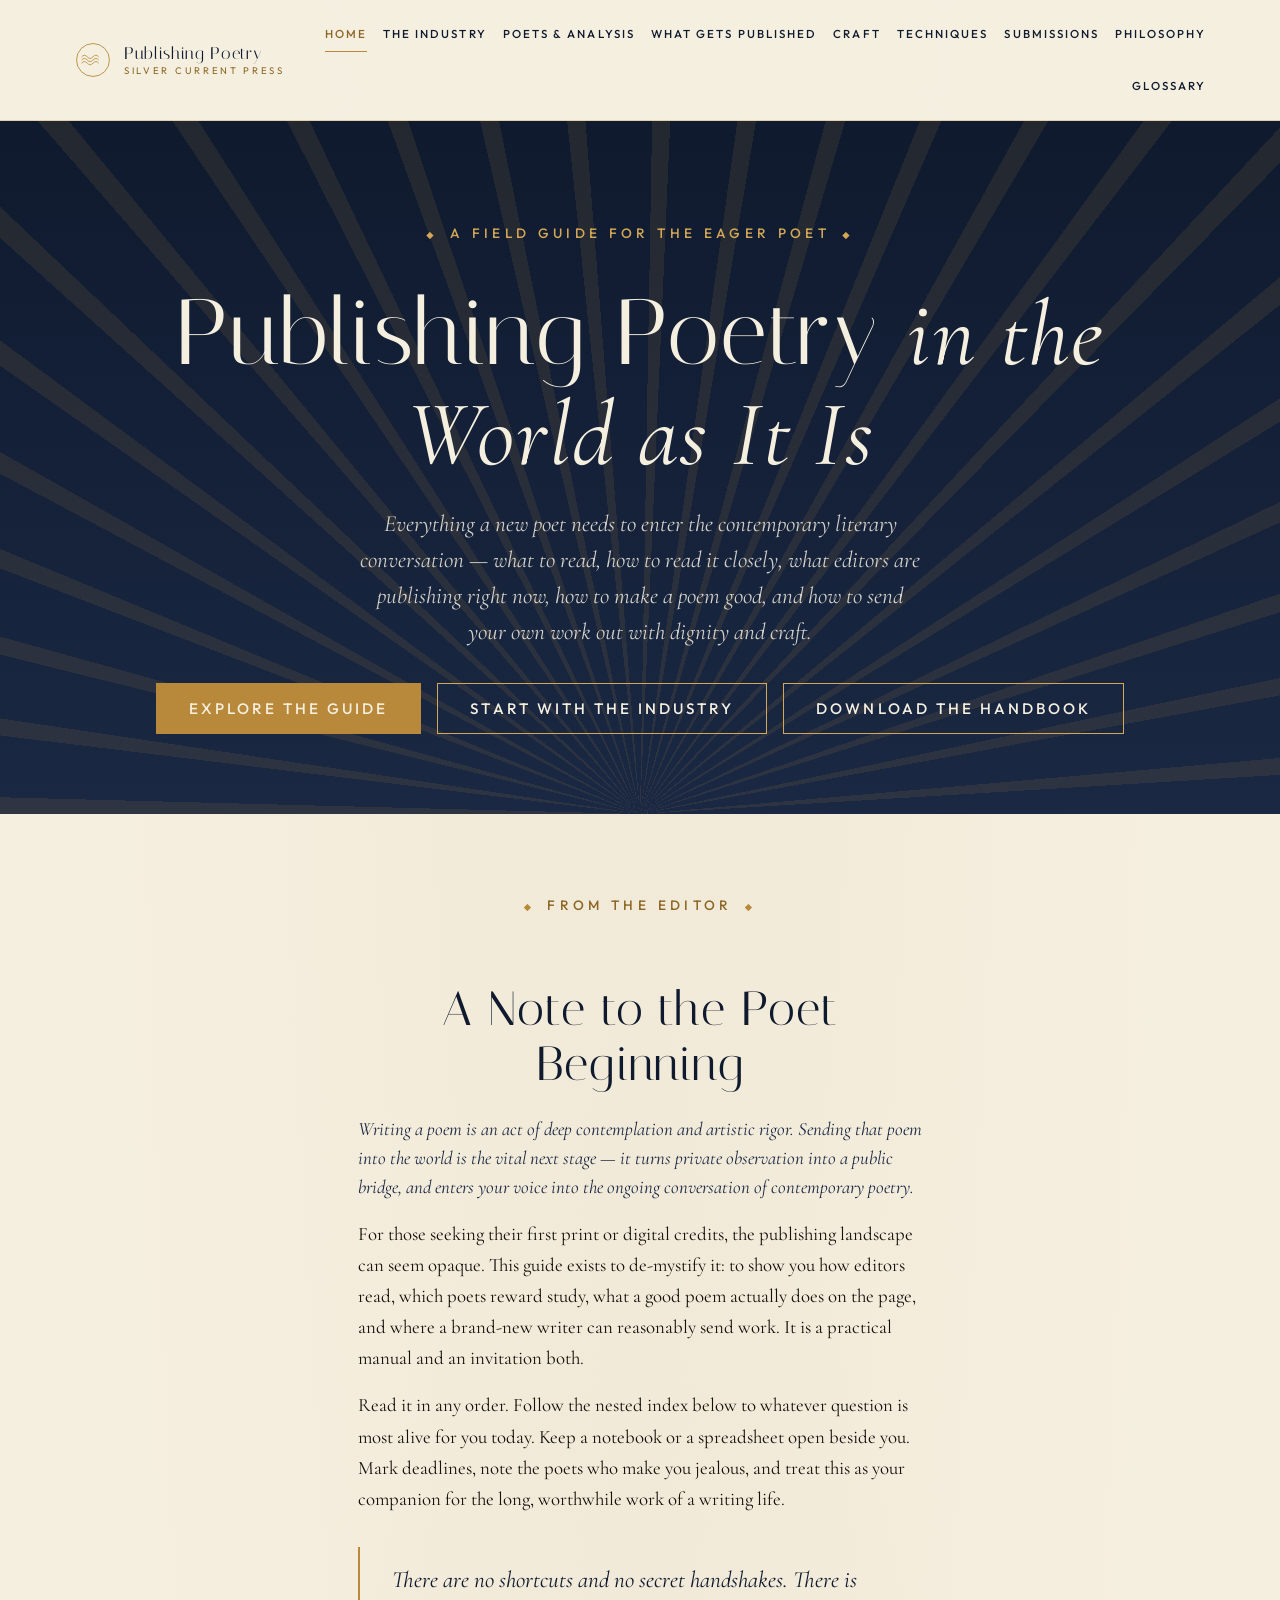
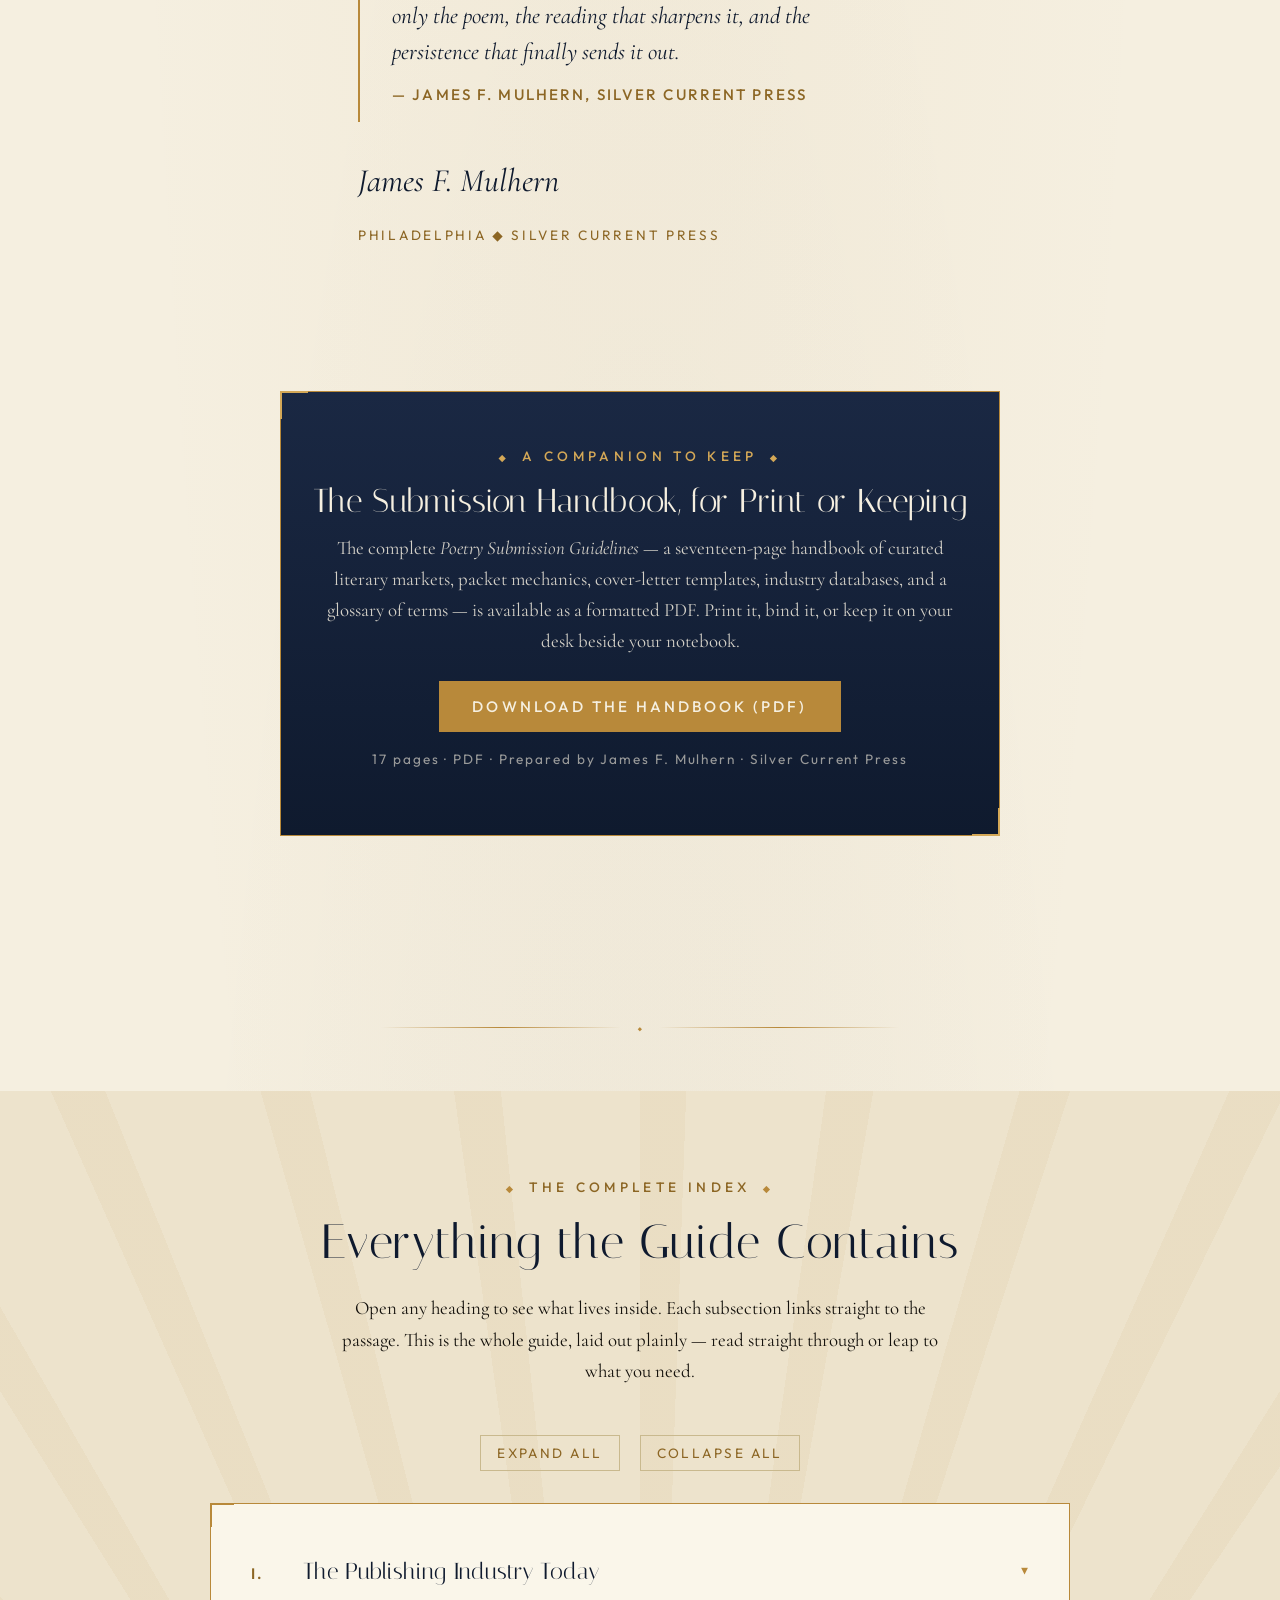
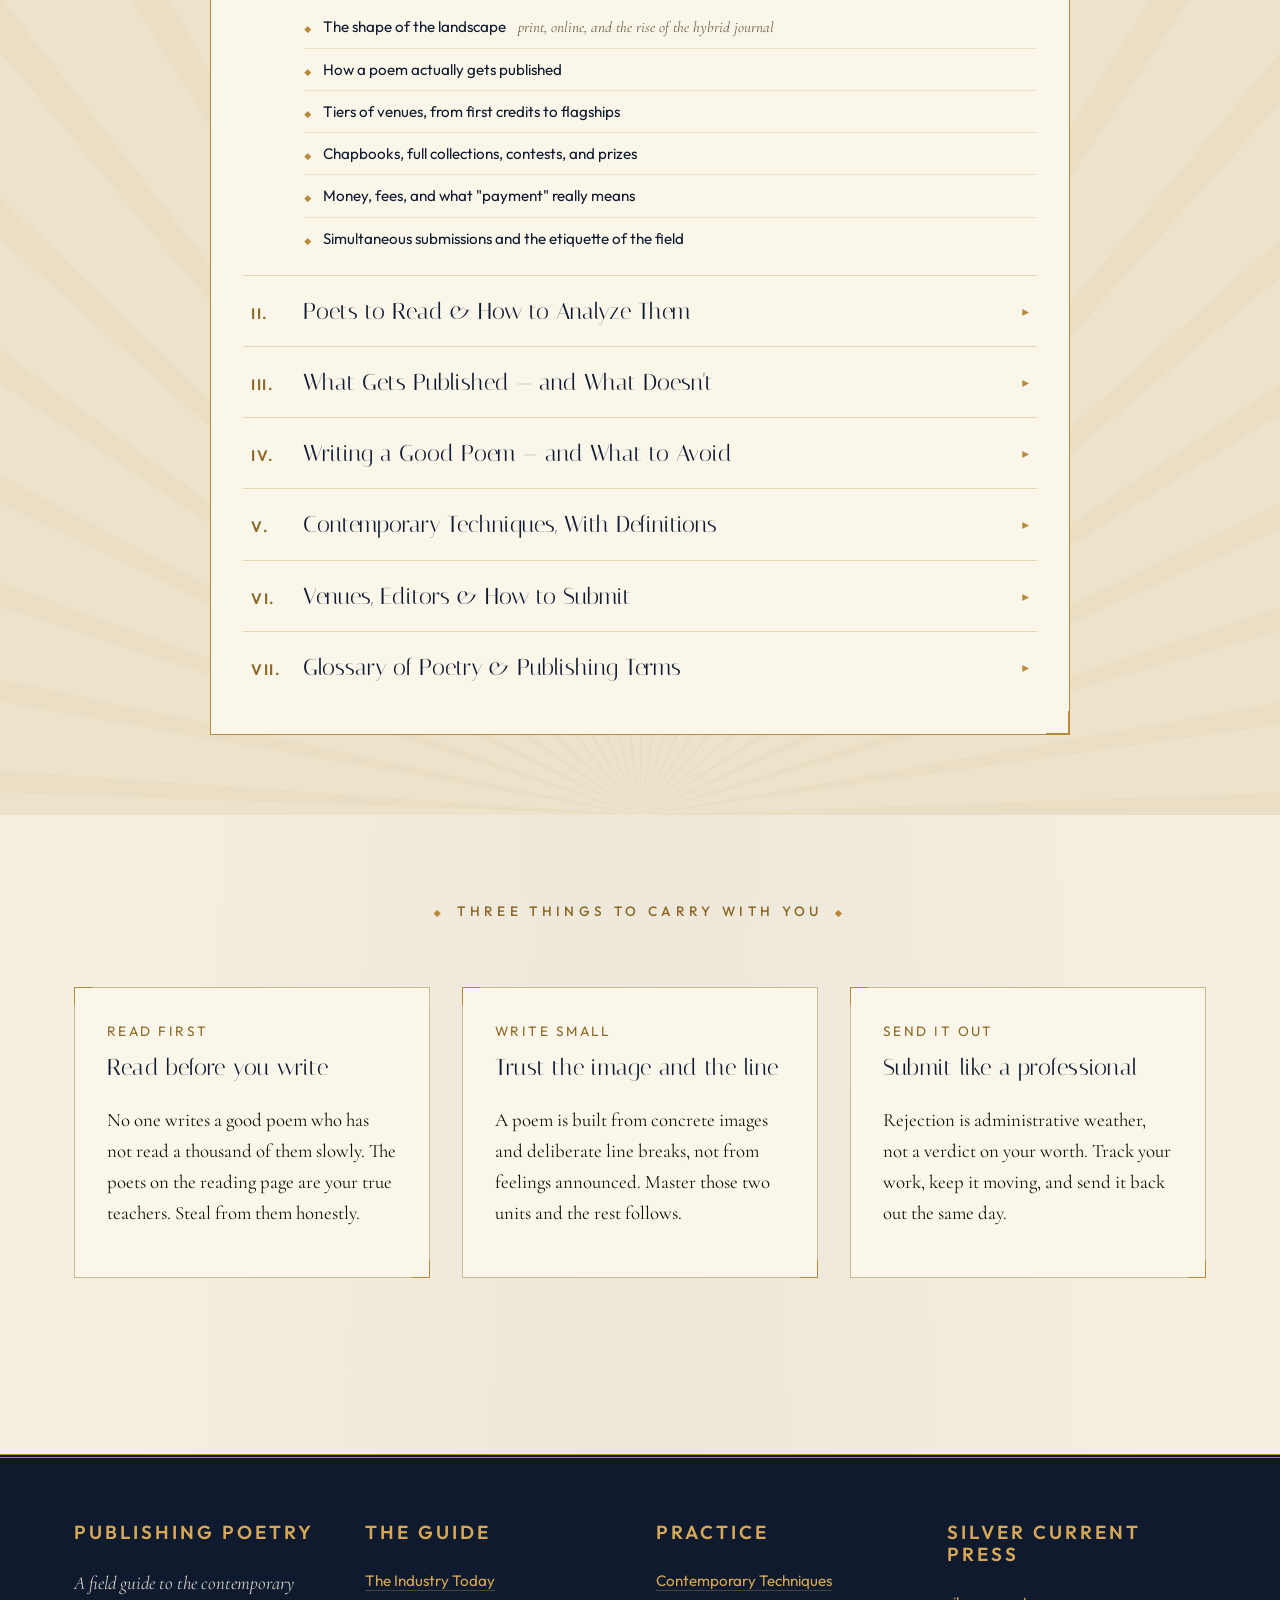
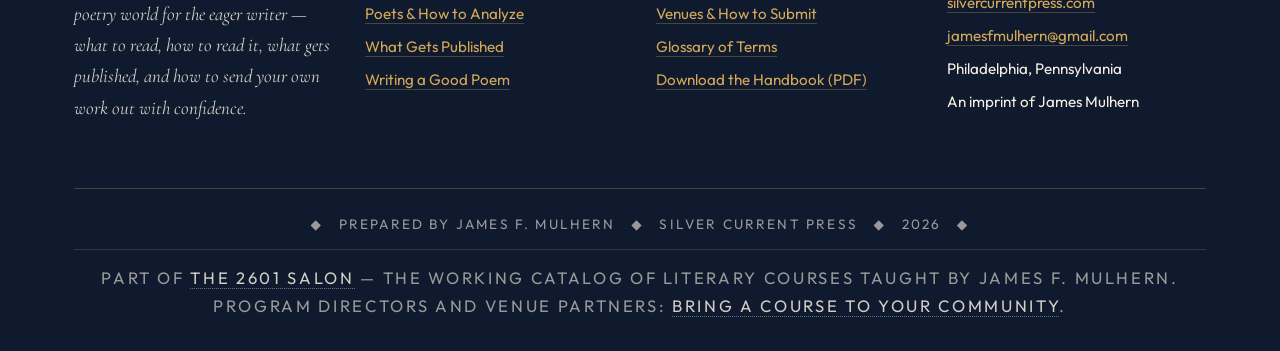
==== commit 635d815e: "Add complete SEO meta stack: canonical, Open Graph, Twitter cards, JSON-LD - Canonical URL on every " ====
--- a/index.html
+++ b/index.html
@@ -9,6 +9,52 @@
   <link rel="preconnect" href="https://fonts.gstatic.com" crossorigin>
   <link href="https://fonts.googleapis.com/css2?family=Cormorant+Garamond:ital,wght@0,400;0,500;0,600;1,400;1,500&family=Italiana&family=Outfit:wght@300;400;500;600&display=swap" rel="stylesheet">
   <link rel="stylesheet" href="css/styles.css">
+<meta name="author" content="James F. Mulhern">
+<meta name="keywords" content="publishing poetry, contemporary poetry industry, poetry submissions, how to publish a poem, poetry magazines, poetry contests, contemporary poetry techniques, how to write a poem, poetry glossary, poetry field guide, Silver Current Press, James F. Mulhern">
+<meta name="robots" content="index, follow, max-image-preview:large">
+<link rel="canonical" href="https://publishingpoetry.silvercurrentpress.com/">
+<meta property="og:type" content="website">
+<meta property="og:site_name" content="Publishing Poetry — Silver Current Press">
+<meta property="og:title" content="Publishing Poetry — A Field Guide for the Contemporary Poet · Silver Current Press">
+<meta property="og:description" content="Everything a new poet needs to know about the publishing industry today: poets to read and study, how to analyze poems, what gets published, how to write a good poem and what to avoid, contemporary techniques with definitions and examples, and how to submit to venues and editors. From Silver Current Press.">
+<meta property="og:url" content="https://publishingpoetry.silvercurrentpress.com/">
+<meta property="og:locale" content="en_US">
+<meta name="twitter:card" content="summary_large_image">
+<meta name="twitter:title" content="Publishing Poetry — A Field Guide for the Contemporary Poet · Silver Current Press">
+<meta name="twitter:description" content="Everything a new poet needs to know about the publishing industry today: poets to read and study, how to analyze poems, what gets published, how to write a good poem and what to avoid, contemporary techniques with definitions and examples, and how to submit to venues and editors. From Silver Current Press.">
+<script type="application/ld+json">
+{
+  "@context": "https://schema.org",
+  "@type": "WebPage",
+  "name": "Publishing Poetry \u2014 A Field Guide for the Contemporary Poet \u00b7 Silver Current Press",
+  "description": "Everything a new poet needs to know about the publishing industry today: poets to read and study, how to analyze poems, what gets published, how to write a good poem and what to avoid, contemporary techniques with definitions and examples, and how to submit to venues and editors. From Silver Current Press.",
+  "url": "https://publishingpoetry.silvercurrentpress.com/",
+  "isPartOf": {
+    "@type": "WebSite",
+    "name": "Publishing Poetry \u2014 Silver Current Press",
+    "url": "https://publishingpoetry.silvercurrentpress.com/"
+  },
+  "publisher": {
+    "@type": "Organization",
+    "name": "Silver Current Press",
+    "url": "https://silvercurrentpress.com"
+  },
+  "author": {
+    "@type": "Person",
+    "name": "James F. Mulhern",
+    "url": "https://www.authorjamesmulhern.com"
+  },
+  "inLanguage": "en"
+}
+</script>
+<script type="application/ld+json">
+{
+  "@type": "TechArticle",
+  "headline": "Publishing Poetry: A Field Guide for the Contemporary Poet",
+  "about": "Contemporary poetry publishing, submission strategy, and craft",
+  "@context": "https://schema.org"
+}
+</script>
 </head>
 <body>
   <div id="site-header"></div>
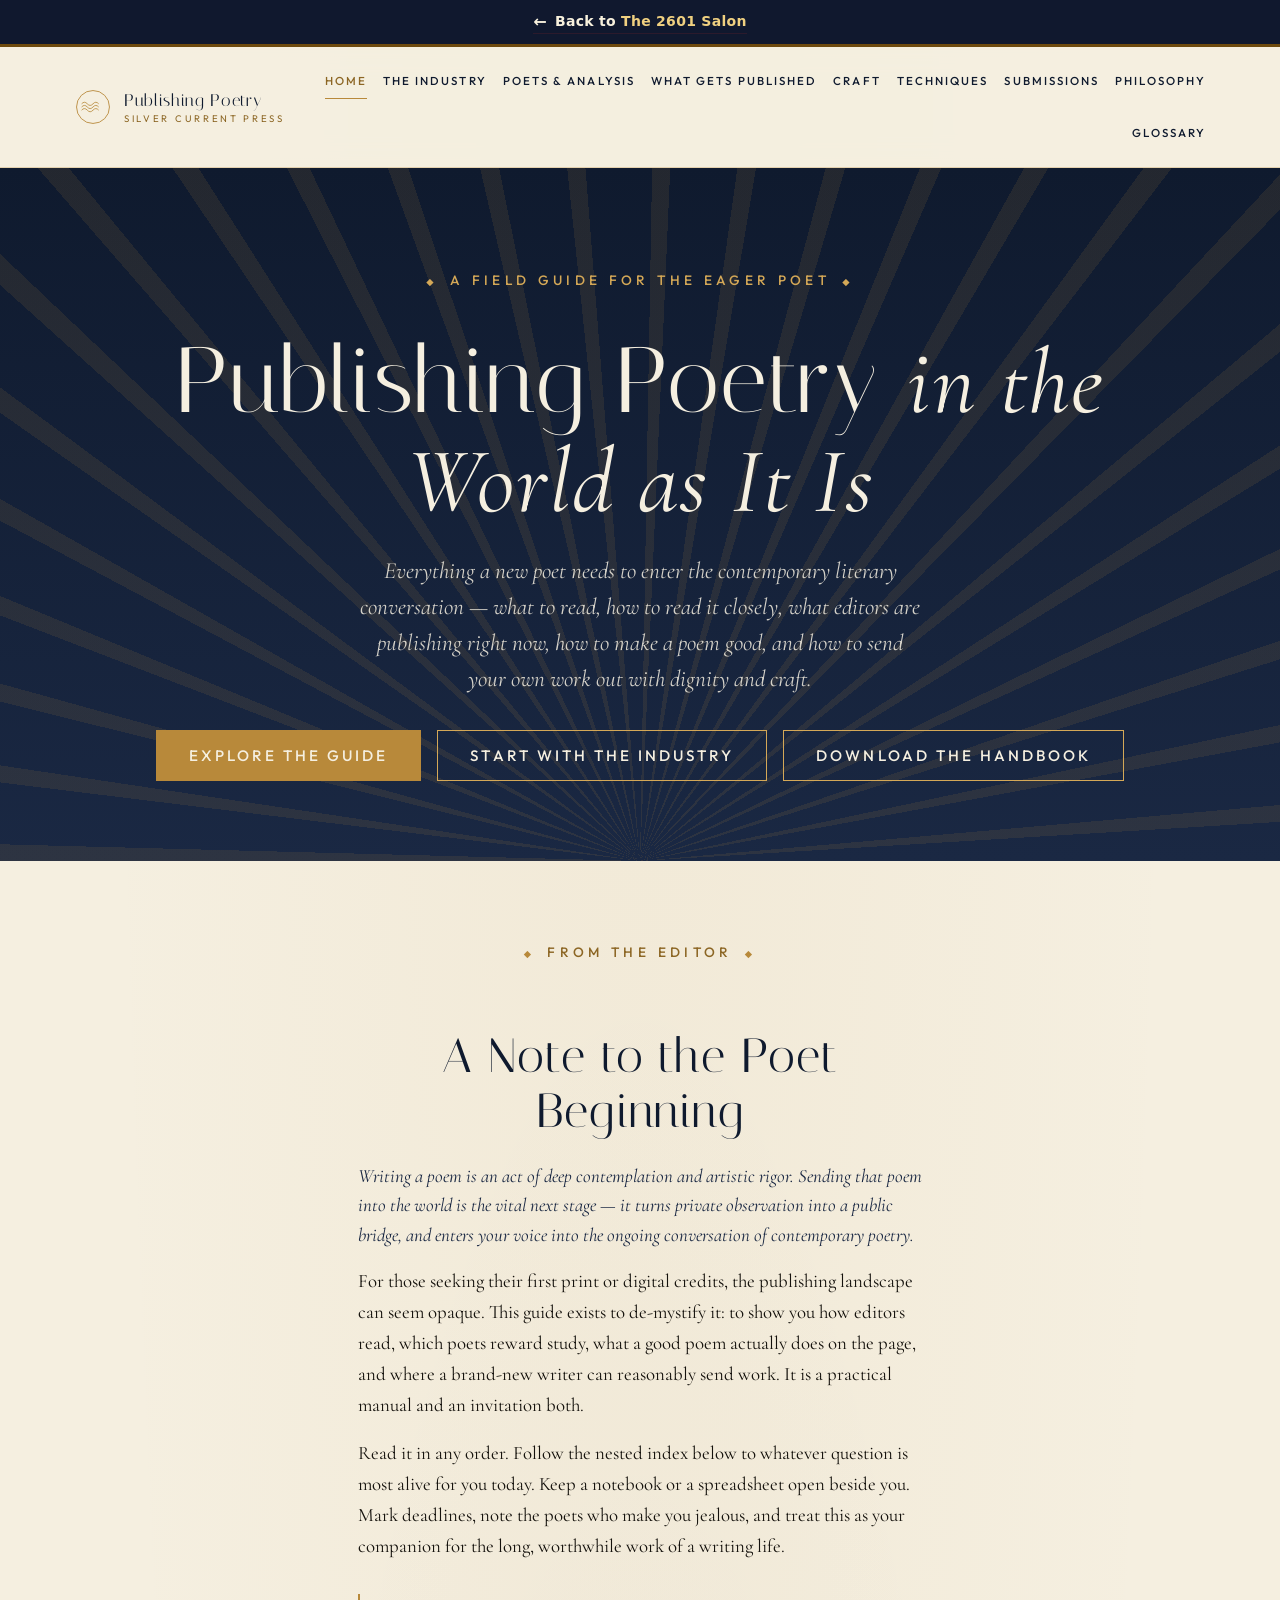
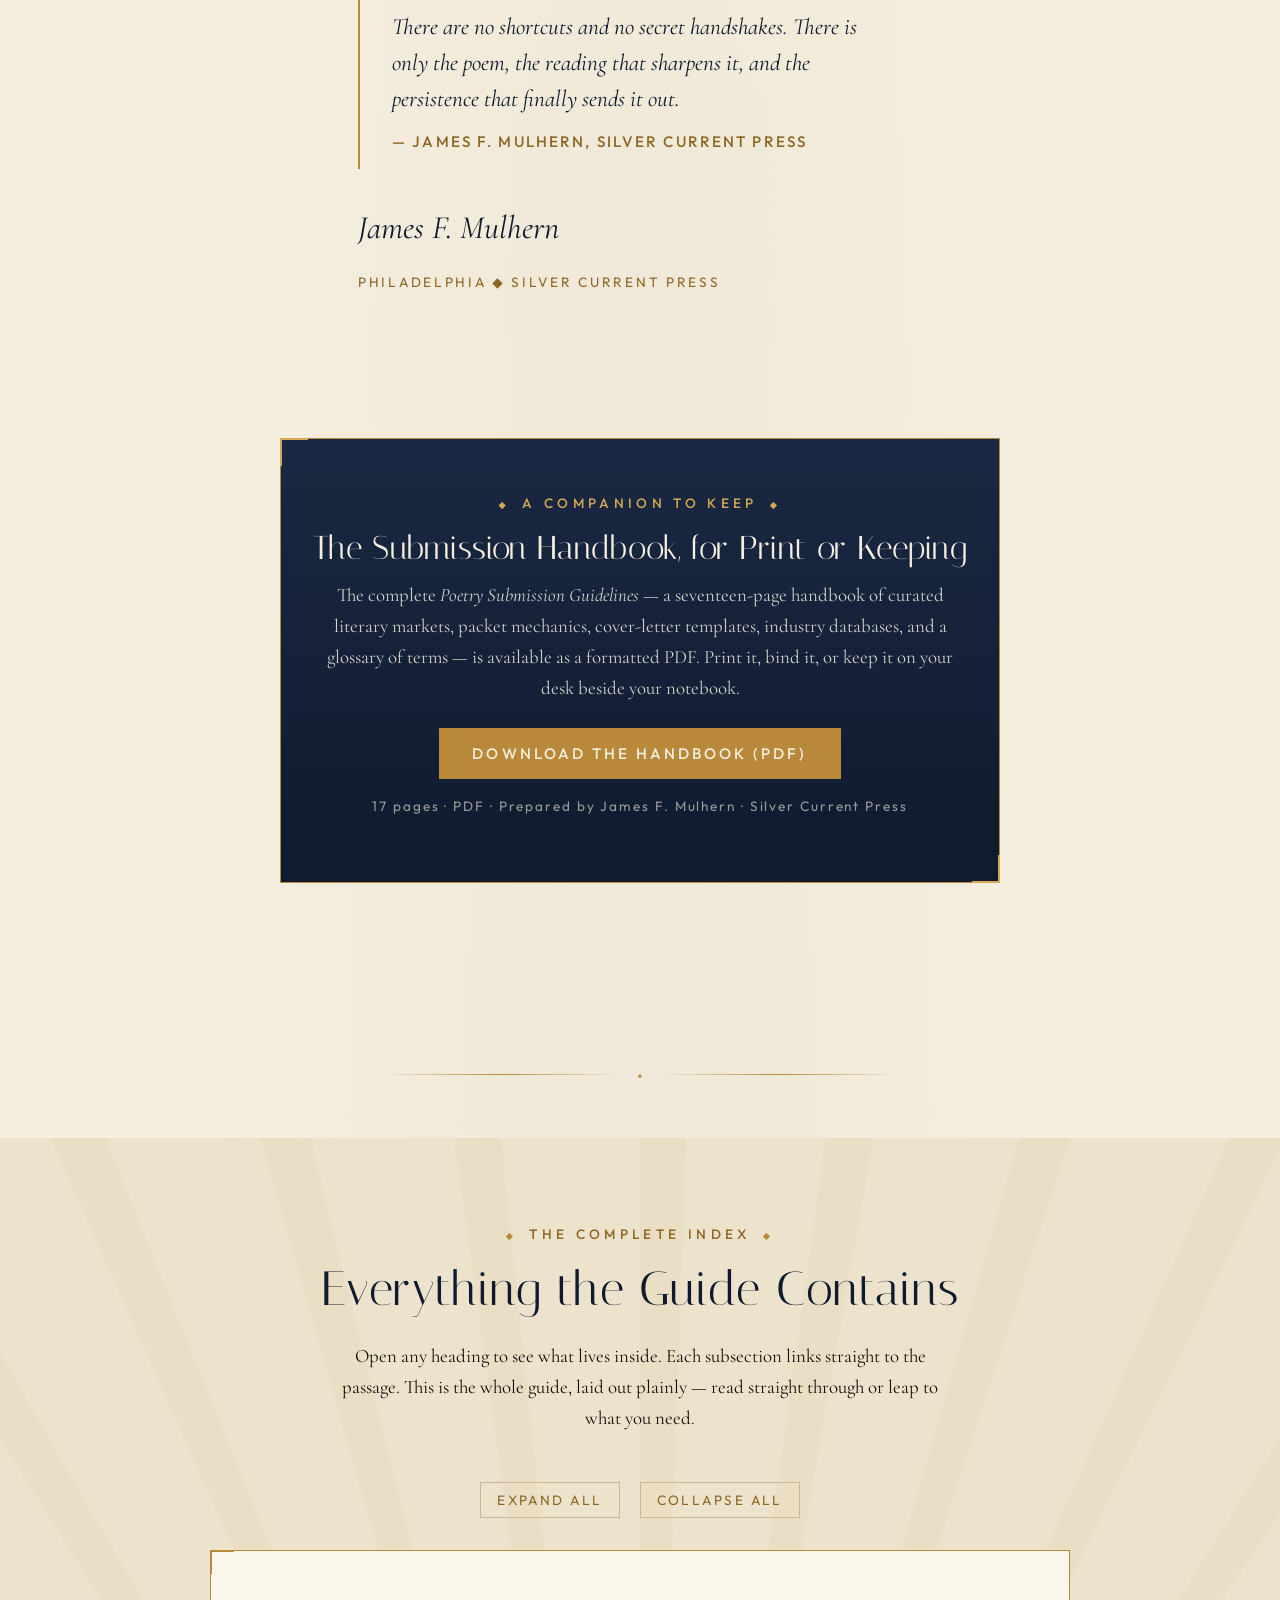
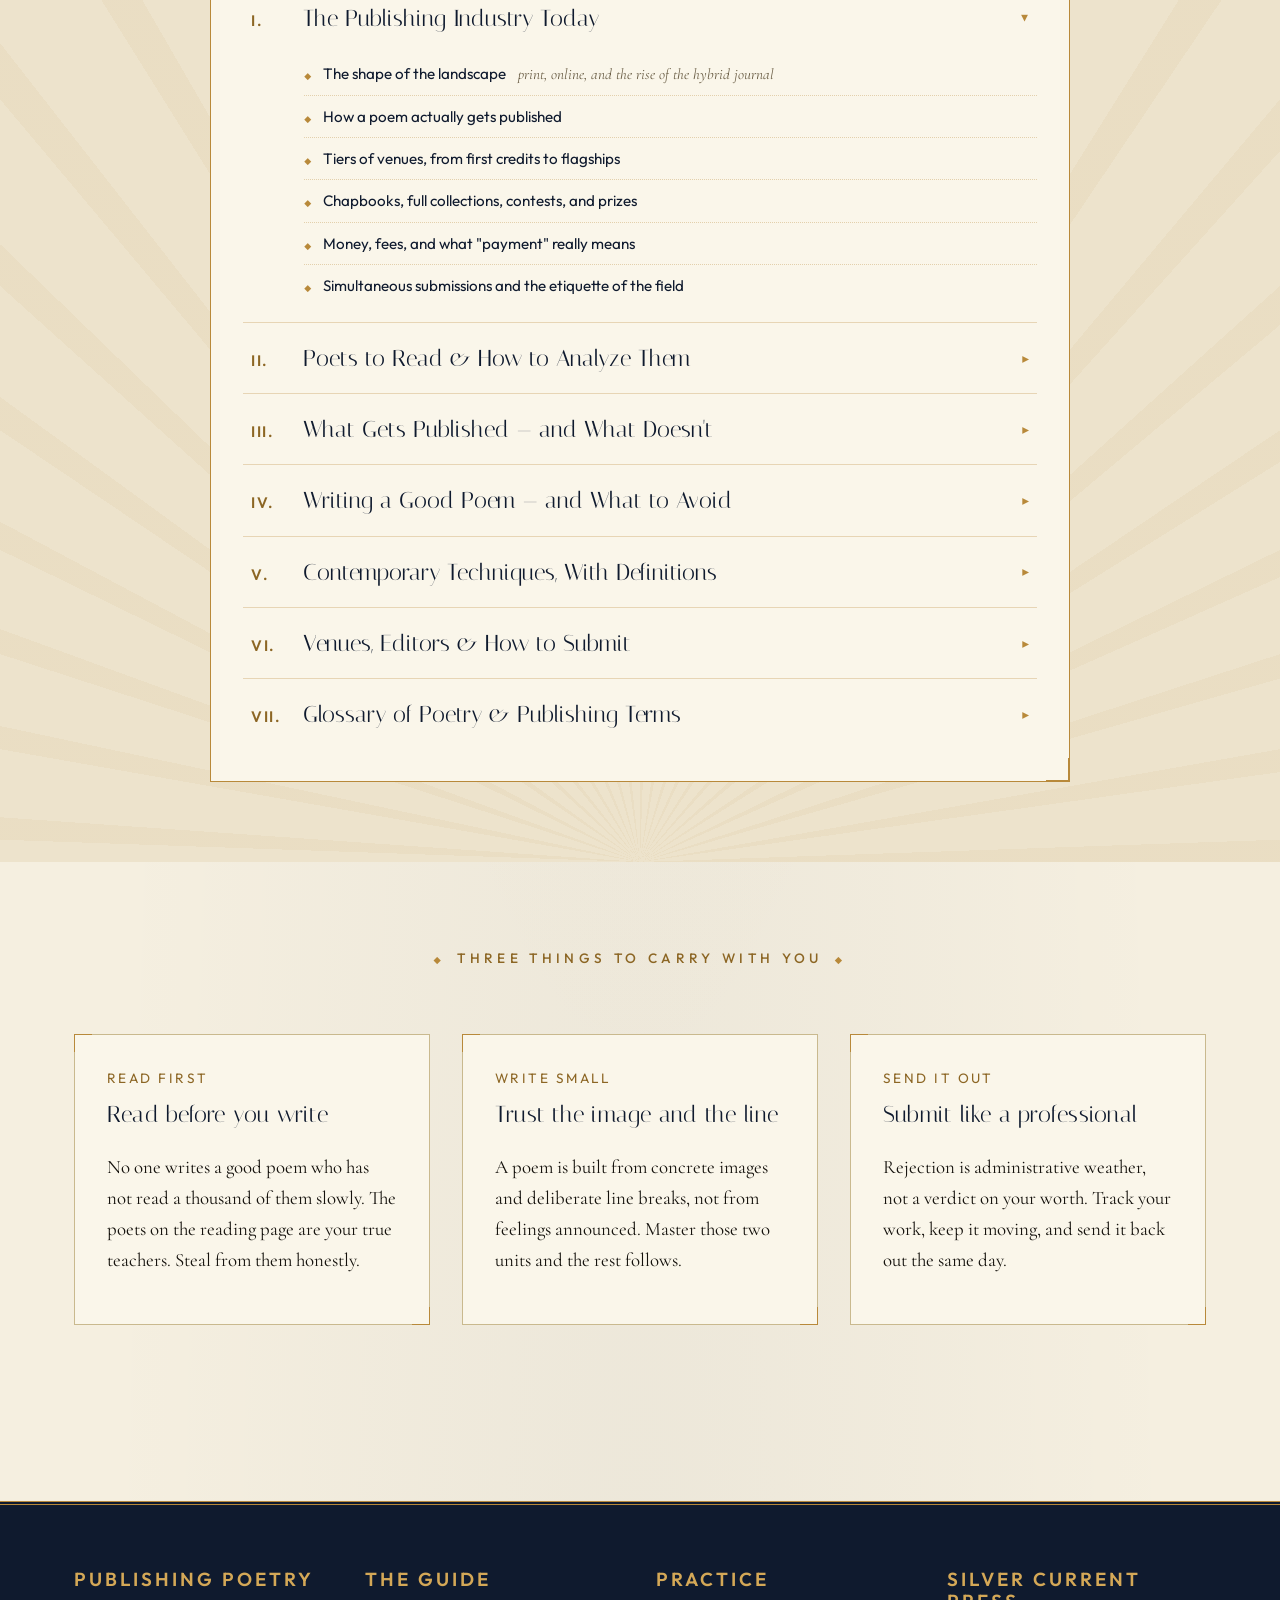
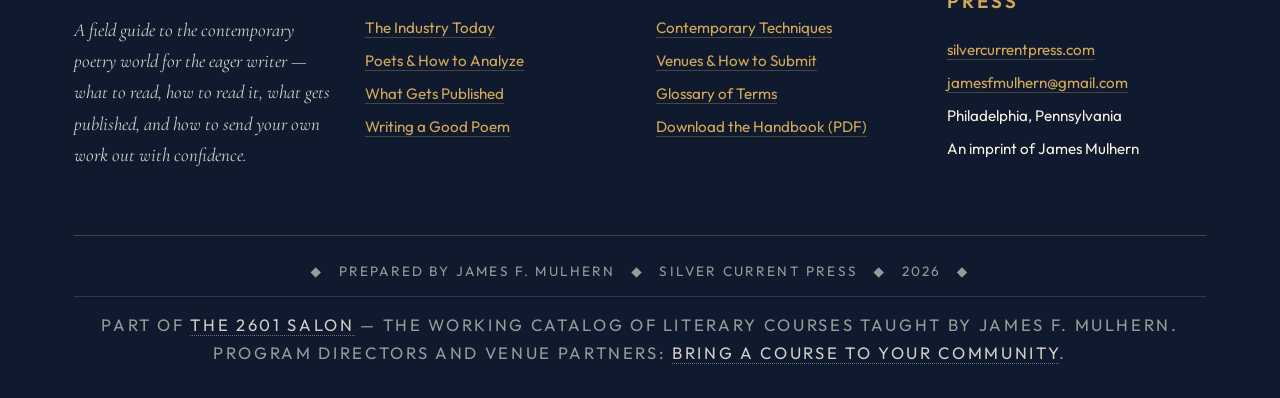
==== commit bd0fd513: "Add "Back to The 2601 Salon" ribbon at top of every page Adds a prominent dark-navy return ribbon wi" ====
--- a/index.html
+++ b/index.html
@@ -57,6 +57,29 @@
 </script>
 </head>
 <body>
+<!-- return-to-salon ribbon -->
+<div id="scp-return-ribbon" style="
+  background: #10182E;
+  color: #F8F1DD;
+  text-align: center;
+  padding: 10px 16px;
+  font-family: system-ui, -apple-system, 'Segoe UI', sans-serif;
+  font-size: 14px;
+  font-weight: 600;
+  letter-spacing: 0.02em;
+  border-bottom: 3px solid #6E4A0E;
+  position: relative;
+  z-index: 9999;
+">
+  <a href="https://salon.silvercurrentpress.com"
+     style="color: #F8F1DD; text-decoration: none; display:inline-flex; align-items:center; gap:8px;"
+     onmouseover="this.style.color='#F0D080'"
+     onmouseout="this.style.color='#F8F1DD'">
+    <span style="font-size:16px; line-height:1;">&#8592;</span>
+    <span>Back to <strong style="color:#F0D080;">The 2601 Salon</strong></span>
+  </a>
+</div>
+
   <div id="site-header"></div>
 
   <section class="hero">
